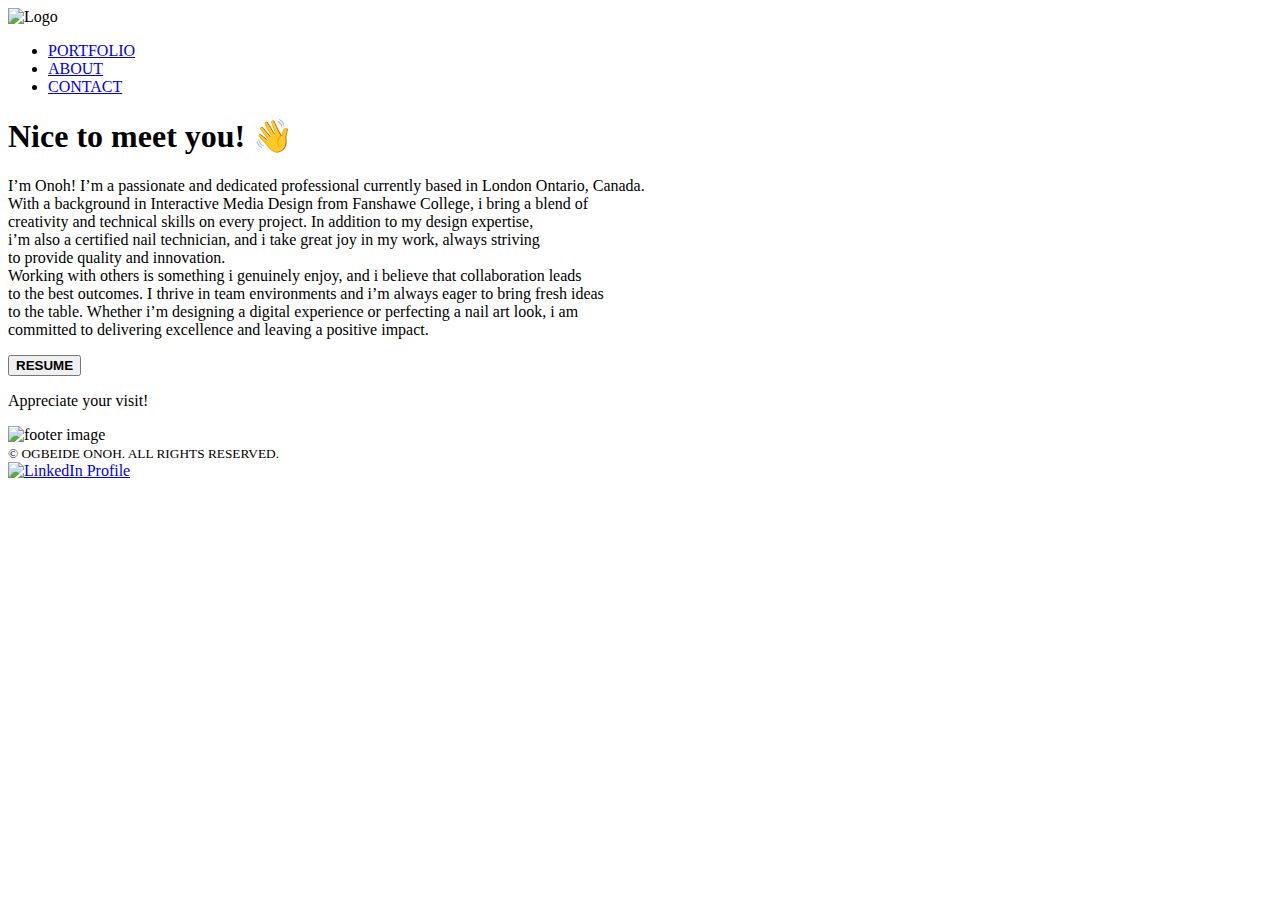
==== about.html @ 9e067d96 "Codes" ====
<!DOCTYPE html>
<html lang="en">
<head>
    <meta charset="UTF-8">
    <meta name="viewport" content="width=device-width, initial-scale=1.0">
    <title>Document</title>
</head>
<body>
    <header>
        <div class="logo">
            <img src="image/portfolio-logo.svg" alt="Logo">
        </div>
        <nav>
            <ul>
                <li><a href="index.html">PORTFOLIO</a></li>
                <li><a href="about.html">ABOUT</a></li>
                <li><a href="contact.html">CONTACT</a></li>
            </ul>
        </nav>
    </header>

    <main>
        <h1>Nice to meet you! 👋 </h1>
        <p>I’m Onoh! 
            I’m a passionate and dedicated professional currently based in London Ontario, Canada. <br>
            With a background in Interactive Media  Design from Fanshawe College, i bring a blend of <br>
            creativity and technical skills on every project. In addition to my design expertise, <br>
            i’m also a certified nail technician, and i take great joy in my work, always striving <br>
            to provide quality and innovation. <br>
            
            Working with others is something i genuinely enjoy, and i believe that collaboration leads <br>
            to the best outcomes. I thrive in team environments and i’m always eager to bring fresh ideas <br>
            to the table. Whether i’m designing a digital experience or perfecting a nail art look, i am <br>
            committed to delivering excellence and leaving a positive impact.</p>

            <div>
                <button><strong>RESUME</strong></button>
            </div>

            <p>Appreciate your visit!</p>

            <div>
                <img src="image/Portfolio-image/Cover images/web-img.png" width="300" alt="footer image">
              </div>
    </main>
</body>

<footer>
    <small>© OGBEIDE ONOH. ALL RIGHTS RESERVED.</small> <!-- Copyright Notice -->
    <div>
        <a href="https://www.linkedin.com/in/your-profile" target="_blank">
            <img src="image/Portfolio-image/Cover images/LinkedIn.png" alt="LinkedIn Profile" width="30"> 
        </a>
    </div>
  </footer>
</html>
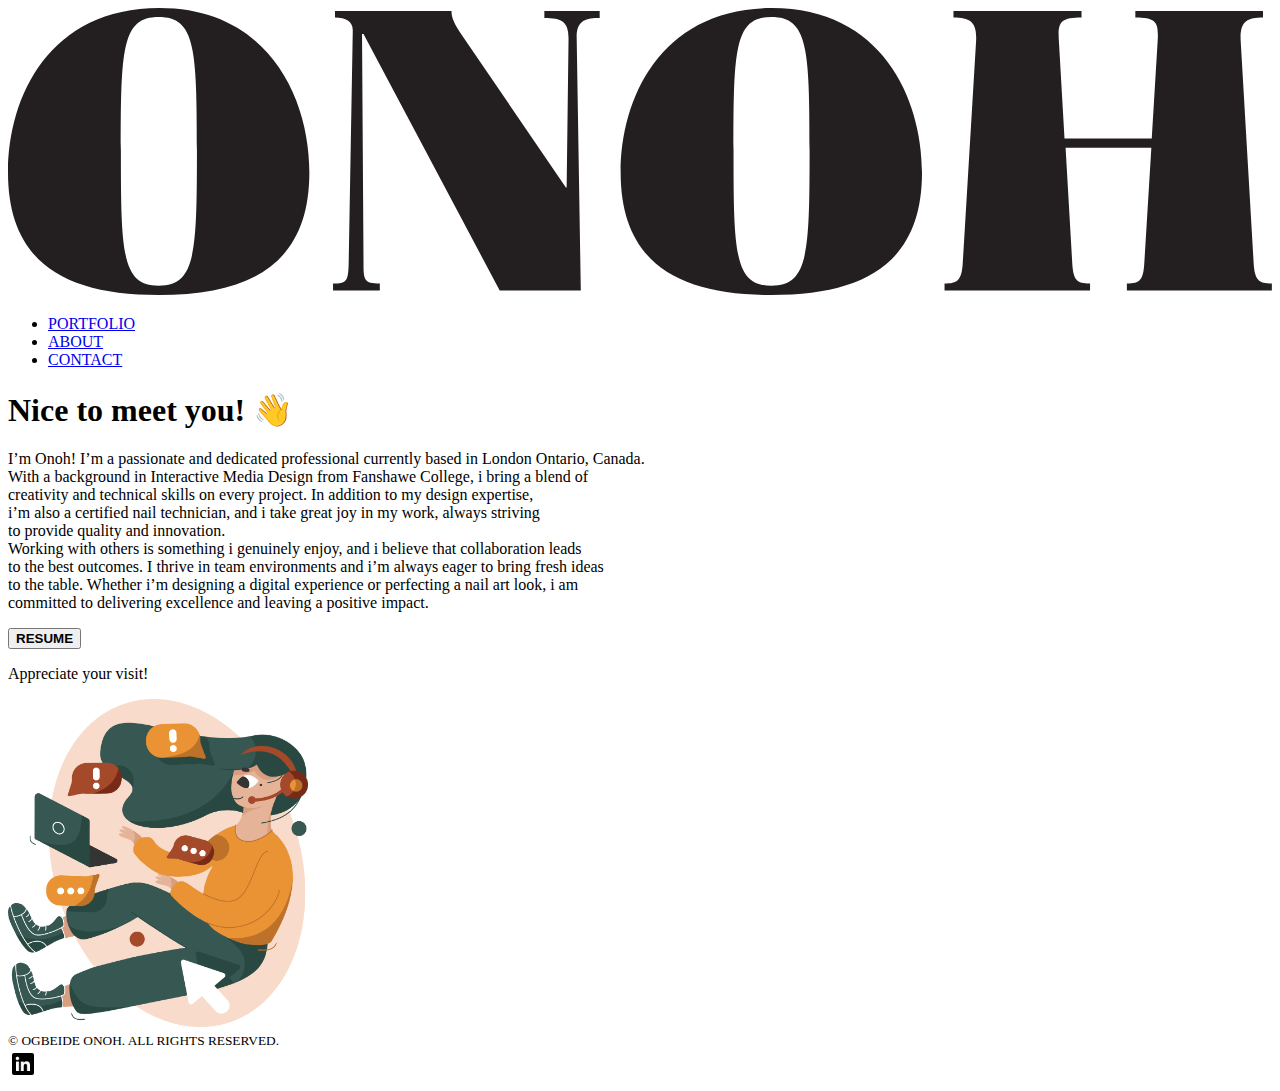
==== commit b05e1acb: "Correction" ====
--- a/about.html
+++ b/about.html
@@ -8,7 +8,7 @@
 <body>
     <header>
         <div class="logo">
-            <img src="image/portfolio-logo.svg" alt="Logo">
+            <img src="images/portfolio-logo.svg" alt="Logo">
         </div>
         <nav>
             <ul>
@@ -40,7 +40,7 @@
             <p>Appreciate your visit!</p>
 
             <div>
-                <img src="image/Portfolio-image/Cover images/web-img.png" width="300" alt="footer image">
+                <img src="images/Portfolio-image/Cover images/web-img.png" width="300" alt="footer image">
               </div>
     </main>
 </body>
@@ -49,7 +49,7 @@
     <small>© OGBEIDE ONOH. ALL RIGHTS RESERVED.</small> <!-- Copyright Notice -->
     <div>
         <a href="https://www.linkedin.com/in/your-profile" target="_blank">
-            <img src="image/Portfolio-image/Cover images/LinkedIn.png" alt="LinkedIn Profile" width="30"> 
+            <img src="images/Portfolio-image/Cover images/LinkedIn.png" alt="LinkedIn Profile" width="30"> 
         </a>
     </div>
   </footer>
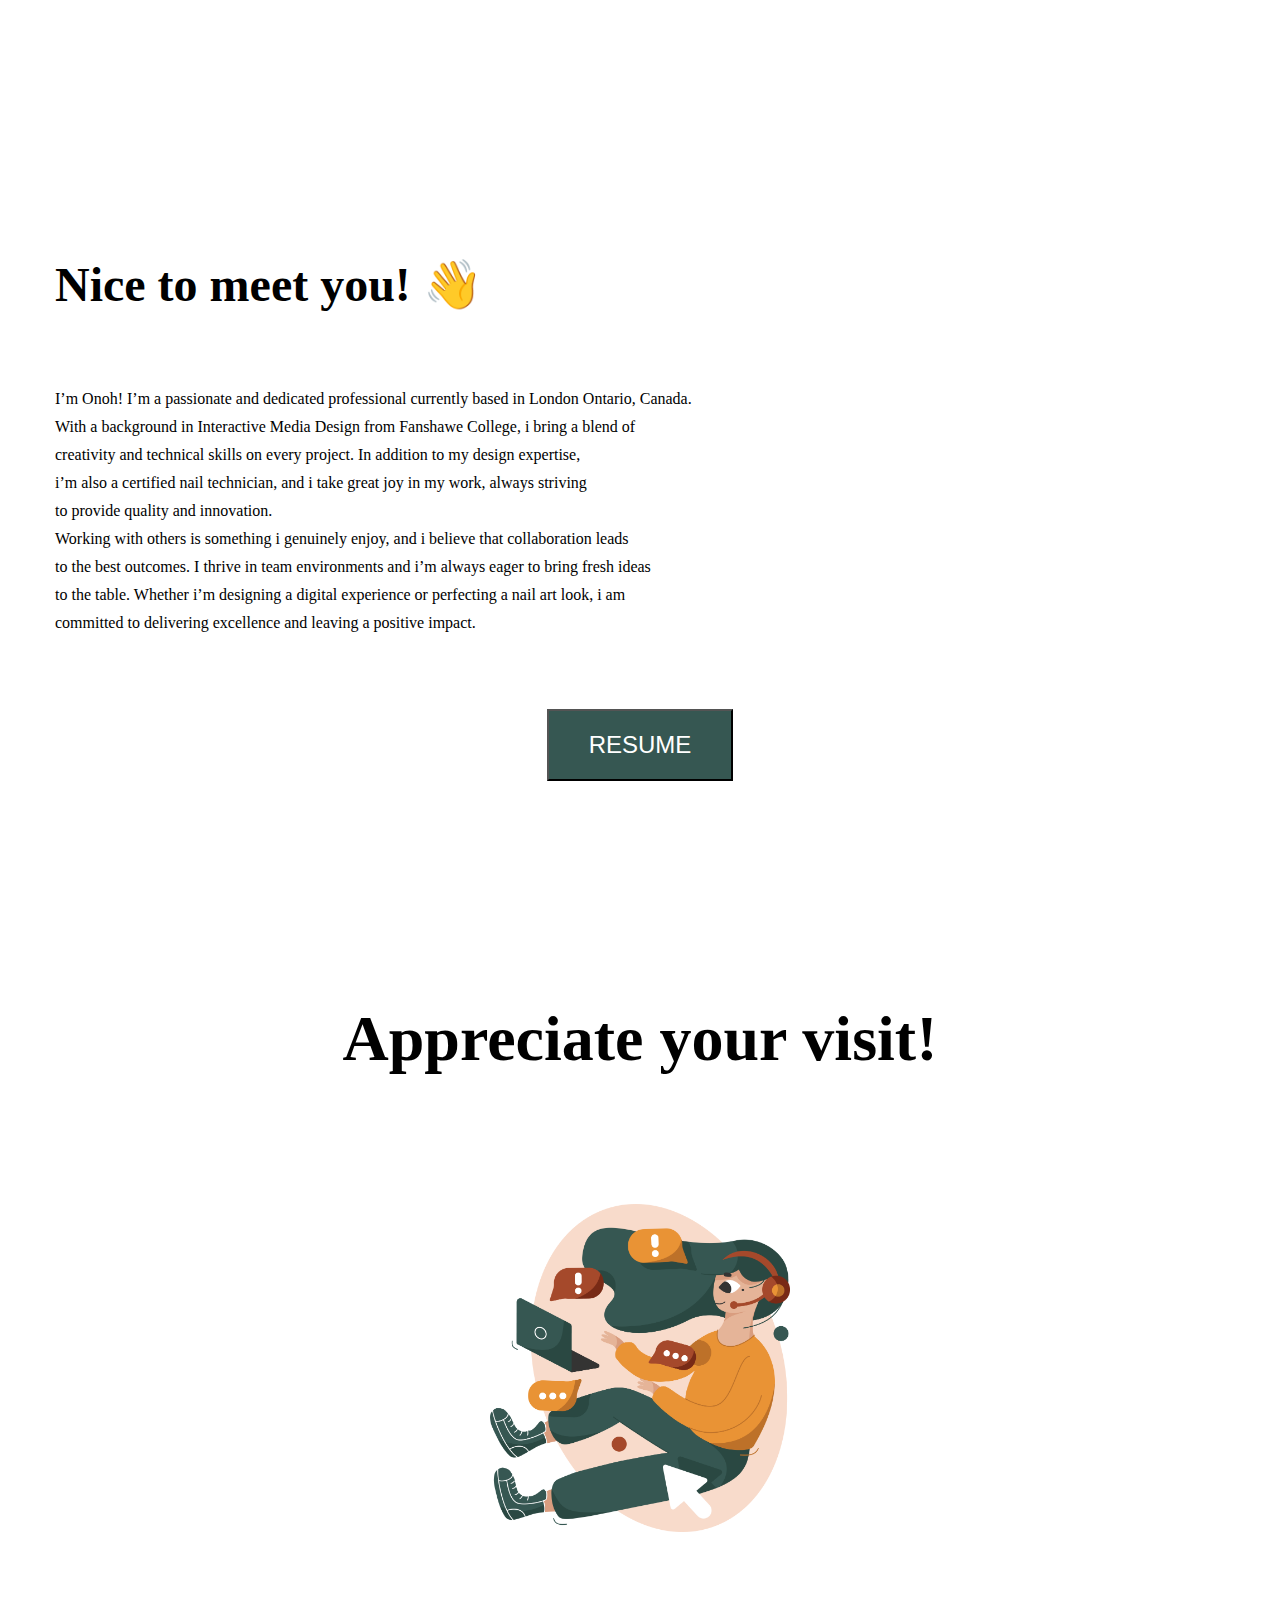
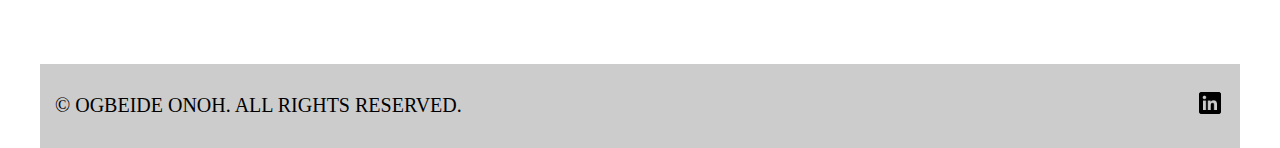
==== commit fdfa496a: "updated page styling" ====
--- a/about.html
+++ b/about.html
@@ -1,12 +1,15 @@
 <!DOCTYPE html>
 <html lang="en">
+
 <head>
-    <meta charset="UTF-8">
-    <meta name="viewport" content="width=device-width, initial-scale=1.0">
-    <title>Document</title>
+  <meta charset="UTF-8">
+  <meta name="viewport" content="width=device-width, initial-scale=1.0">
+  <link rel="stylesheet" href="css/main.css">
+  <link rel="stylesheet" href="css/grid.css">
+  <title>Document</title>
 </head>
 <body>
-    <header>
+    <!-- <header>
         <div class="logo">
             <img src="images/portfolio-logo.svg" alt="Logo">
         </div>
@@ -17,40 +20,55 @@
                 <li><a href="contact.html">CONTACT</a></li>
             </ul>
         </nav>
-    </header>
+    </header> -->
 
     <main>
-        <h1>Nice to meet you! 👋 </h1>
-        <p>I’m Onoh! 
-            I’m a passionate and dedicated professional currently based in London Ontario, Canada. <br>
-            With a background in Interactive Media  Design from Fanshawe College, i bring a blend of <br>
-            creativity and technical skills on every project. In addition to my design expertise, <br>
-            i’m also a certified nail technician, and i take great joy in my work, always striving <br>
-            to provide quality and innovation. <br>
+            <section class="grid-con" id="about-con">
+                <div class="col-span-full" id="about-text">
+                    <h1>
+                        Nice to meet you! 👋 
+                    </h1>
+                    <p>
+                        I’m Onoh! 
+                        I’m a passionate and dedicated professional currently based in London Ontario, Canada. <br>
+                        With a background in Interactive Media  Design from Fanshawe College, i bring a blend of <br>
+                        creativity and technical skills on every project. In addition to my design expertise, <br>
+                        i’m also a certified nail technician, and i take great joy in my work, always striving <br>
+                        to provide quality and innovation. <br>
             
-            Working with others is something i genuinely enjoy, and i believe that collaboration leads <br>
-            to the best outcomes. I thrive in team environments and i’m always eager to bring fresh ideas <br>
-            to the table. Whether i’m designing a digital experience or perfecting a nail art look, i am <br>
-            committed to delivering excellence and leaving a positive impact.</p>
+                        Working with others is something i genuinely enjoy, and i believe that collaboration leads <br>
+                        to the best outcomes. I thrive in team environments and i’m always eager to bring fresh ideas <br>
+                        to the table. Whether i’m designing a digital experience or perfecting a nail art look, i am <br>
+                        committed to delivering excellence and leaving a positive impact.
+                    </p>
+                </div>
 
+                <div class="col-span-full about-btn">
+                    <button>
+                        <strong>RESUME</strong>
+                    </button>
+                </div>
+            </section>
+
+            <section class="connect" id="about-connect">
+                <div class="grid-con connect-content">
+                  <div class="col-span-full connect-text">
+                    <h3>Appreciate your visit!</h3>
+                    <img src="images/Portfolio-image/Cover images/web-img.png" width="300" alt="footer image"> 
+                  </div>
+                </div>
+            </section>
+    </main>
+
+    <footer class="grid-con">
+        <div class="col-span-full footer-con">
+          <small>© OGBEIDE ONOH. ALL RIGHTS RESERVED.</small> 
             <div>
-                <button><strong>RESUME</strong></button>
+              <a href="https://www.linkedin.com/in/your-profile" target="_blank">
+                <img src="images/Portfolio-image/Cover images/LinkedIn.png" alt="LinkedIn Profile" width="30">
+              </a>
             </div>
-
-            <p>Appreciate your visit!</p>
-
-            <div>
-                <img src="images/Portfolio-image/Cover images/web-img.png" width="300" alt="footer image">
-              </div>
-    </main>
+        </div>
+    </footer> 
 </body>
-
-<footer>
-    <small>© OGBEIDE ONOH. ALL RIGHTS RESERVED.</small> <!-- Copyright Notice -->
-    <div>
-        <a href="https://www.linkedin.com/in/your-profile" target="_blank">
-            <img src="images/Portfolio-image/Cover images/LinkedIn.png" alt="LinkedIn Profile" width="30"> 
-        </a>
-    </div>
-  </footer>
 </html>
--- a/css/main.css
+++ b/css/main.css
@@ -0,0 +1 @@
+#header-text{height:172px}header{background-color:#f5f5f5;padding:20px 0}header .header-container{margin:0 auto;padding:0 20px;display:flex;justify-content:space-between;align-items:center}header .navbar{width:100%;display:flex;justify-content:space-between}header .navbar ul{margin-left:auto;display:flex;align-items:center}header .navbar ul li{list-style:none;padding-right:24px}header .navbar ul li:last-child{padding-right:0}header .navbar ul li a{text-decoration:none;color:#333;transition:color .3s ease}header .navbar ul li a:hover{color:#f56a79}.menu-overlay{position:fixed;top:0;right:0;height:100vh;width:100vw;background:rgba(0,0,0,.5);display:none;flex-direction:column;padding-top:40px}.menu-overlay.active{display:flex}.menu-overlay li{margin-bottom:30px}.menu-overlay li a{font-size:1.8rem;color:#fff}.mobile-hidden{display:none}.desktop-only{display:flex}@media(min-width: 1200px){.mobile-hidden{display:flex}.desktop-only{display:none}.menu-overlay{display:none}}footer{background-color:rgba(128,128,128,.4);padding:24px 0px}footer .footer-con{font-size:24px;display:flex;justify-content:space-between;align-items:center}body img{border-radius:24px}body .index-hero-section .hero-section .hero-section-text h1{font-size:64px;text-align:center;margin:92px auto 27px auto}body .index-hero-section .hero-section .hero-section-text p{font-size:15px;line-height:30px;margin-bottom:98px}body .projects-text{margin-top:128px}body .projects-text a img{width:100%;height:100%;-o-object-fit:cover;object-fit:cover}body .projects-text .btns{margin-top:24px;display:flex;justify-content:space-between}body .projects-text .btns button{padding:20px 40px;font-size:24px;border-radius:20px;border:none}body .down-icon{text-align:center;margin:140px auto 100px auto}body .construction{margin-top:32px}body .connect{margin-top:137px}body .connect .connect-content .connect-text{text-align:center}body .connect .connect-content .connect-text h3{font-size:32px;margin-bottom:24px}body .connect .connect-content .connect-text h4{font-size:64px;margin-bottom:72px}body .connect .connect-content .connect-text p{font-size:32px;margin:92px auto}@media screen and (min-width: 1200px){body .index-hero-section .hero-section .hero-section-text h1{font-size:128px;text-align:center;margin:92px auto 97px auto}body .index-hero-section .hero-section .hero-section-text p{font-size:48px;line-height:1.8;margin-bottom:127px}body .projects-text{margin-top:32px}body .projects-text a img{width:100%;height:100%;-o-object-fit:cover;object-fit:cover}body .projects-text .btns{margin-top:24px;display:flex;justify-content:space-between}body .projects-text .btns button{padding:20px 40px;font-size:24px;border-radius:20px;border:none}body .down-icon{text-align:center;margin:304px auto 369px auto}body .down-icon img{width:90px;height:66px}body .construction{margin-top:138px}body #zen{margin-top:140px}body #ceci{margin-bottom:72px}body #zima img{height:500px}body .connect{margin-top:221px}body .connect .connect-content .connect-text{text-align:center}body .connect .connect-content .connect-text h3{font-size:64px;margin-bottom:24px}body .connect .connect-content .connect-text h4{font-size:128px;margin-bottom:72px}body .connect .connect-content .connect-text p{font-size:64px;margin:92px auto}}body .contact-head{margin-top:92px;margin-bottom:92px}body .contact-head h1{font-size:36px;font-weight:300;margin-bottom:8px}body .contact .contact-form{margin-bottom:128px}body .contact .contact-form form input{padding:20px 0 20px 16px;width:100%;margin-bottom:42px;padding-left:16px;background-color:rgba(54,87,82,.6);border:none;color:#fff;font-size:20px}body .contact .contact-form form input::-moz-placeholder{color:#fff;font-size:20px}body .contact .contact-form form input::placeholder{color:#fff;font-size:20px}body .contact .contact-form form .message input{height:148px}body .contact .contact-form form #send-btn button{padding:16px 40px;font-size:20px;background-color:#365752;color:#fff;border:none}body #about-con{margin-top:128px}body #about-con #about-text{margin-top:128px}body #about-con #about-text h1{font-size:48px;margin-bottom:72px}body #about-con #about-text p{line-height:28px}body #about-con .about-btn{text-align:center}body #about-con .about-btn button{background-color:#365752;padding:20px 40px;font-size:24px;font-weight:300;color:#fff;margin-top:72px}body #about-con button{background-color:#365752;padding:20px 40px;font-size:24px;font-weight:300;color:#fff;margin-top:72px}body .connect{margin-bottom:128px}body .connect .connect-content .connect-text h3{margin-bottom:128px}/*# sourceMappingURL=main.css.map */--- a/css/grid.css
+++ b/css/grid.css
@@ -0,0 +1,552 @@
+/* Tailwind and Bootstrap use px for media queries, with foundation using em
+for this library we will stick with pixels */
+
+/* ---General rules - scales images, videos to size of container--- */
+img,
+embed,
+object,
+video,
+picture {
+  max-width: 100%;
+}
+
+/* ---Change the way the box model works, tells the browser to account for any border and padding in the values you specify for an element's width and height.--- */
+
+html {
+  box-sizing: border-box;
+}
+
+*,
+*::before,
+*::after {
+  box-sizing: inherit;
+}
+
+/* ---Mini CSS reset--- */
+
+body,
+p,
+h1,
+h2,
+h3,
+h4,
+h5 {
+  margin: 0px;
+  padding: 0px;
+}
+
+/* ---Utility Classes--- */
+
+.hidden {
+  display: none;
+}
+
+.box {
+  height: 294px;
+  background-color: powderblue;
+  color: rgb(27, 27, 27);
+  border-radius: 5px;
+  text-align: center;
+  margin-top: 10px;
+  margin-bottom: 10px;
+
+}
+
+/* ---Mobile Library Grid Styles--- */
+
+/* Note if you are using a grid size of 1920, you need to change the value of 1200px to 1920px on line 50 and 57 */
+
+.full-width-grid-con {
+  /* set this container as a grid, with 3 columns
+   the other grid will sit in the middle column, this allows for overlapping content */
+  display: grid;
+  grid-template-columns: 1fr minmax(0, 1200px) 1fr;
+}
+
+.grid-con {
+  display: grid;
+  grid-template-columns: repeat(4, minmax(0, 1fr));
+  grid-column-gap: 30px;
+  max-width: 1200px;
+  margin: 0 auto;
+  padding-left: 15px;
+  padding-right: 15px;
+}
+
+/* A keyword indicating that the property contributes nothing to the grid item's placement, indicating auto-placement, an automatic span, or a default span of 1. */
+.col-auto {
+  grid-column: auto;
+}
+.col-span-1 {
+  grid-column: span 1 / span 1;
+}
+.col-span-2 {
+  grid-column: span 2 / span 2;
+}
+.col-span-3 {
+  grid-column: span 3 / span 3;
+}
+.col-span-4 {
+  grid-column: span 4 / span 4;
+}
+.col-span-full {
+  grid-column: 1 / -1;
+}
+
+.col-start-1 {
+  grid-column-start: 1;
+}
+.col-start-2 {
+  grid-column-start: 2;
+}
+.col-start-3 {
+  grid-column-start: 3;
+}
+.col-start-4 {
+  grid-column-start: 4;
+}
+.col-start-auto {
+  grid-column-start: auto;
+}
+
+.col-end-1 {
+  grid-column-end: 1;
+}
+.col-end-2 {
+  grid-column-end: 2;
+}
+.col-end-3 {
+  grid-column-end: 3;
+}
+.col-end-4 {
+  grid-column-end: 4;
+}
+.col-end-5 {
+  grid-column-end: 5;
+}
+.col-end-auto {
+  grid-column-end: auto;
+}
+
+/* ---Tablet Library Grid Styles--- */
+
+@media screen and (min-width: 768px) {
+  .grid-con {
+    display: grid;
+    grid-template-columns: repeat(12, minmax(0, 1fr));
+    grid-column-gap: 20px;
+    padding-left: 16px;
+    padding-right: 16px;
+  }
+
+  .m-col-auto {
+    grid-column: auto;
+  }
+  .m-col-span-1 {
+    grid-column: span 1 / span 1;
+  }
+  .m-col-span-2 {
+    grid-column: span 2 / span 2;
+  }
+  .m-col-span-3 {
+    grid-column: span 3 / span 3;
+  }
+  .m-col-span-4 {
+    grid-column: span 4 / span 4;
+  }
+  .m-col-span-5 {
+    grid-column: span 5 / span 5;
+  }
+  .m-col-span-6 {
+    grid-column: span 6 / span 6;
+  }
+  .m-col-span-7 {
+    grid-column: span 7 / span 7;
+  }
+  .m-col-span-8 {
+    grid-column: span 8 / span 8;
+  }
+  .m-col-span-9 {
+    grid-column: span 9 / span 9;
+  }
+  .m-col-span-10 {
+    grid-column: span 10 / span 10;
+  }
+  .m-col-span-11 {
+    grid-column: span 11 / span 11;
+  }
+  .m-col-span-12 {
+    grid-column: span 12 / span 12;
+  }
+  .m-col-span-full {
+    grid-column: 1 / -1;
+  }
+
+  .m-col-start-1 {
+    grid-column-start: 1;
+  }
+  .m-col-start-2 {
+    grid-column-start: 2;
+  }
+  .m-col-start-3 {
+    grid-column-start: 3;
+  }
+  .m-col-start-4 {
+    grid-column-start: 4;
+  }
+  .m-col-start-5 {
+    grid-column-start: 5;
+  }
+  .m-col-start-6 {
+    grid-column-start: 6;
+  }
+  .m-col-start-7 {
+    grid-column-start: 7;
+  }
+  .m-col-start-8 {
+    grid-column-start: 8;
+  }
+  .m-col-start-9 {
+    grid-column-start: 9;
+  }
+  .m-col-start-10 {
+    grid-column-start: 10;
+  }
+  .m-col-start-11 {
+    grid-column-start: 11;
+  }
+  .m-col-start-12 {
+    grid-column-start: 12;
+  }
+  .m-col-start-13 {
+    grid-column-start: 13;
+  }
+  .m-col-start-auto {
+    grid-column-start: auto;
+  }
+
+  .m-col-end-1 {
+    grid-column-end: 1;
+  }
+  .m-col-end-2 {
+    grid-column-end: 2;
+  }
+  .m-col-end-3 {
+    grid-column-end: 3;
+  }
+  .m-col-end-4 {
+    grid-column-end: 4;
+  }
+  .m-col-end-5 {
+    grid-column-end: 5;
+  }
+  .m-col-end-6 {
+    grid-column-end: 6;
+  }
+  .m-col-end-7 {
+    grid-column-end: 7;
+  }
+  .m-col-end-8 {
+    grid-column-end: 8;
+  }
+  .m-col-end-9 {
+    grid-column-end: 9;
+  }
+  .m-col-end-10 {
+    grid-column-end: 10;
+  }
+  .m-col-end-11 {
+    grid-column-end: 11;
+  }
+  .m-col-end-12 {
+    grid-column-end: 12;
+  }
+  .m-col-end-13 {
+    grid-column-end: 13;
+  }
+  .m-col-end-auto {
+    grid-column-end: auto;
+  }
+}
+
+/* ---Desktop Library Grid Styles--- */
+
+@media screen and (min-width: 1200px) {
+  .grid-con {
+    display: grid;
+    grid-template-columns: repeat(12, minmax(0, 1fr));
+    grid-column-gap: 30px;
+    padding-left: 15px;
+    padding-right: 15px;
+  }
+
+  .l-col-auto {
+    grid-column: auto;
+  }
+  .l-col-span-1 {
+    grid-column: span 1 / span 1;
+  }
+  .l-col-span-2 {
+    grid-column: span 2 / span 2;
+  }
+  .l-col-span-3 {
+    grid-column: span 3 / span 3;
+  }
+  .l-col-span-4 {
+    grid-column: span 4 / span 4;
+  }
+  .l-col-span-5 {
+    grid-column: span 5 / span 5;
+  }
+  .l-col-span-6 {
+    grid-column: span 6 / span 6;
+  }
+  .l-col-span-7 {
+    grid-column: span 7 / span 7;
+  }
+  .l-col-span-8 {
+    grid-column: span 8 / span 8;
+  }
+  .l-col-span-9 {
+    grid-column: span 9 / span 9;
+  }
+  .l-col-span-10 {
+    grid-column: span 10 / span 10;
+  }
+  .l-col-span-11 {
+    grid-column: span 11 / span 11;
+  }
+  .l-col-span-12 {
+    grid-column: span 12 / span 12;
+  }
+  .l-col-span-full {
+    grid-column: 1 / -1;
+  }
+
+  .l-col-start-1 {
+    grid-column-start: 1;
+  }
+  .l-col-start-2 {
+    grid-column-start: 2;
+  }
+  .l-col-start-3 {
+    grid-column-start: 3;
+  }
+  .l-col-start-4 {
+    grid-column-start: 4;
+  }
+  .l-col-start-5 {
+    grid-column-start: 5;
+  }
+  .l-col-start-6 {
+    grid-column-start: 6;
+  }
+  .l-col-start-7 {
+    grid-column-start: 7;
+  }
+  .l-col-start-8 {
+    grid-column-start: 8;
+  }
+  .l-col-start-9 {
+    grid-column-start: 9;
+  }
+  .l-col-start-10 {
+    grid-column-start: 10;
+  }
+  .l-col-start-11 {
+    grid-column-start: 11;
+  }
+  .l-col-start-12 {
+    grid-column-start: 12;
+  }
+  .l-col-start-13 {
+    grid-column-start: 13;
+  }
+  .l-col-start-auto {
+    grid-column-start: auto;
+  }
+
+  .l-col-end-1 {
+    grid-column-end: 1;
+  }
+  .l-col-end-2 {
+    grid-column-end: 2;
+  }
+  .l-col-end-3 {
+    grid-column-end: 3;
+  }
+  .l-col-end-4 {
+    grid-column-end: 4;
+  }
+  .l-col-end-5 {
+    grid-column-end: 5;
+  }
+  .l-col-end-6 {
+    grid-column-end: 6;
+  }
+  .l-col-end-7 {
+    grid-column-end: 7;
+  }
+  .l-col-end-8 {
+    grid-column-end: 8;
+  }
+  .l-col-end-9 {
+    grid-column-end: 9;
+  }
+  .l-col-end-10 {
+    grid-column-end: 10;
+  }
+  .l-col-end-11 {
+    grid-column-end: 11;
+  }
+  .l-col-end-12 {
+    grid-column-end: 12;
+  }
+  .l-col-end-13 {
+    grid-column-end: 13;
+  }
+  .l-col-end-auto {
+    grid-column-end: auto;
+  }
+}
+
+/* ---X-Large Desktop Library Grid Styles--- */
+
+@media screen and (min-width: 1920px) {
+  .grid-con {
+    display: grid;
+    grid-template-columns: repeat(12, minmax(0, 1fr));
+    grid-column-gap: 34px;
+    padding-left: 17px;
+    padding-right: 17px;
+  }
+
+  .xl-col-auto {
+    grid-column: auto;
+  }
+  .xl-col-span-1 {
+    grid-column: span 1 / span 1;
+  }
+  .xl-col-span-2 {
+    grid-column: span 2 / span 2;
+  }
+  .xl-col-span-3 {
+    grid-column: span 3 / span 3;
+  }
+  .xl-col-span-4 {
+    grid-column: span 4 / span 4;
+  }
+  .xl-col-span-5 {
+    grid-column: span 5 / span 5;
+  }
+  .xl-col-span-6 {
+    grid-column: span 6 / span 6;
+  }
+  .xl-col-span-7 {
+    grid-column: span 7 / span 7;
+  }
+  .xl-col-span-8 {
+    grid-column: span 8 / span 8;
+  }
+  .xl-col-span-9 {
+    grid-column: span 9 / span 9;
+  }
+  .xl-col-span-10 {
+    grid-column: span 10 / span 10;
+  }
+  .xl-col-span-11 {
+    grid-column: span 11 / span 11;
+  }
+  .xl-col-span-12 {
+    grid-column: span 12 / span 12;
+  }
+  .xl-col-span-full {
+    grid-column: 1 / -1;
+  }
+
+  .xl-col-start-1 {
+    grid-column-start: 1;
+  }
+  .xl-col-start-2 {
+    grid-column-start: 2;
+  }
+  .xl-col-start-3 {
+    grid-column-start: 3;
+  }
+  .xl-col-start-4 {
+    grid-column-start: 4;
+  }
+  .xl-col-start-5 {
+    grid-column-start: 5;
+  }
+  .xl-col-start-6 {
+    grid-column-start: 6;
+  }
+  .xl-col-start-7 {
+    grid-column-start: 7;
+  }
+  .xl-col-start-8 {
+    grid-column-start: 8;
+  }
+  .xl-col-start-9 {
+    grid-column-start: 9;
+  }
+  .xl-col-start-10 {
+    grid-column-start: 10;
+  }
+  .xl-col-start-11 {
+    grid-column-start: 11;
+  }
+  .xl-col-start-12 {
+    grid-column-start: 12;
+  }
+  .xl-col-start-13 {
+    grid-column-start: 13;
+  }
+  .xl-col-start-auto {
+    grid-column-start: auto;
+  }
+
+  .xl-col-end-1 {
+    grid-column-end: 1;
+  }
+  .xl-col-end-2 {
+    grid-column-end: 2;
+  }
+  .xl-col-end-3 {
+    grid-column-end: 3;
+  }
+  .xl-col-end-4 {
+    grid-column-end: 4;
+  }
+  .xl-col-end-5 {
+    grid-column-end: 5;
+  }
+  .xl-col-end-6 {
+    grid-column-end: 6;
+  }
+  .xl-col-end-7 {
+    grid-column-end: 7;
+  }
+  .xl-col-end-8 {
+    grid-column-end: 8;
+  }
+  .xl-col-end-9 {
+    grid-column-end: 9;
+  }
+  .xl-col-end-10 {
+    grid-column-end: 10;
+  }
+  .xl-col-end-11 {
+    grid-column-end: 11;
+  }
+  .xl-col-end-12 {
+    grid-column-end: 12;
+  }
+  .xl-col-end-13 {
+    grid-column-end: 13;
+  }
+  .xl-col-end-auto {
+    grid-column-end: auto;
+  }
+}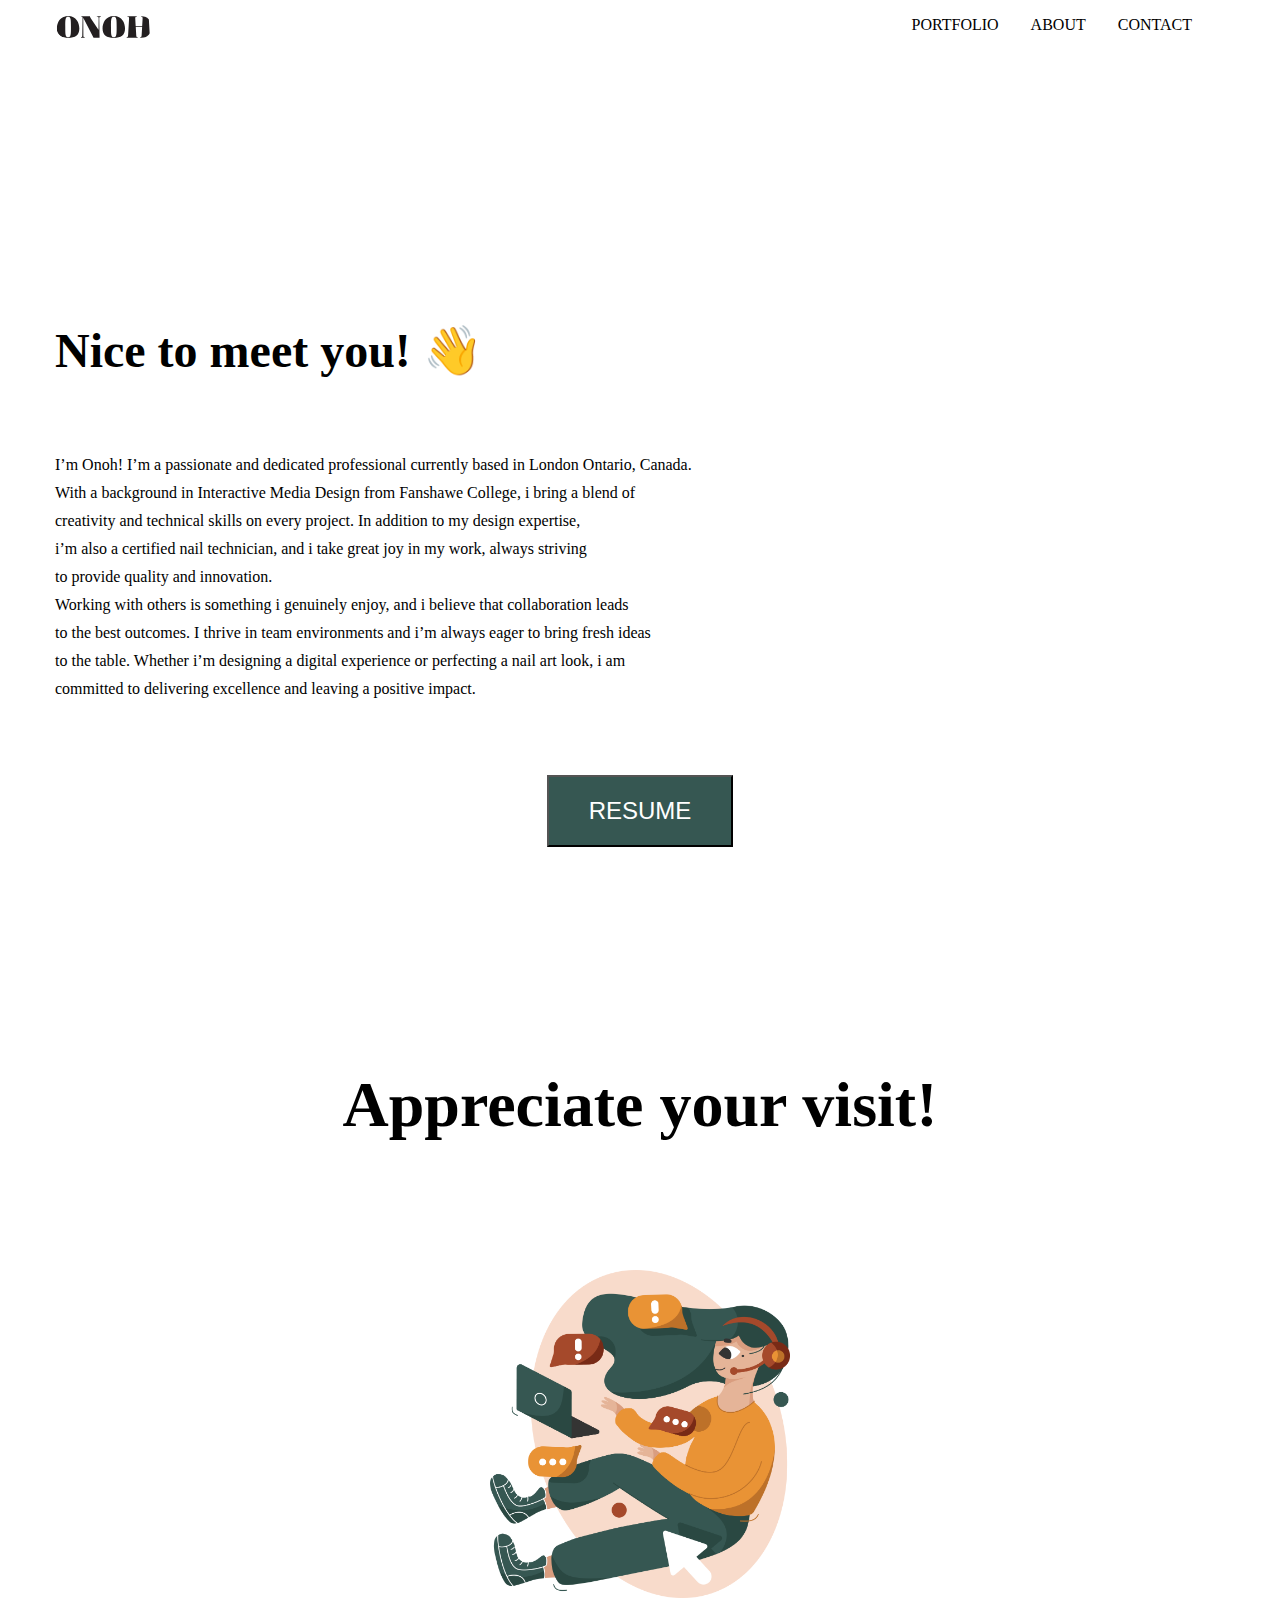
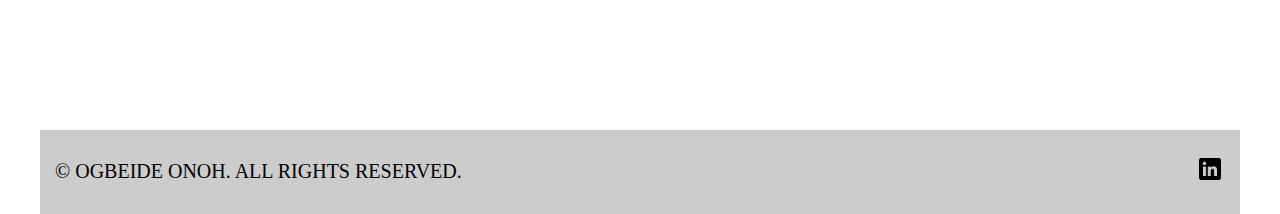
==== commit 3d144e51: "Implemented a proper navigation menu" ====
--- a/about.html
+++ b/about.html
@@ -6,21 +6,45 @@
   <meta name="viewport" content="width=device-width, initial-scale=1.0">
   <link rel="stylesheet" href="css/main.css">
   <link rel="stylesheet" href="css/grid.css">
-  <title>Document</title>
+  <title>About Page</title>
 </head>
 <body>
-    <!-- <header>
-        <div class="logo">
-            <img src="images/portfolio-logo.svg" alt="Logo">
+    <header>
+        <div class="header-sec grid-con">
+          <nav class="navigation col-span-full l-col-start-">
+            <picture>
+              <img src="images/main-logo.svg" alt="Logo" />
+            </picture>
+    
+            <ul class="sidebar" id="desk-hid">
+              <li>
+                <a href="#"><svg xmlns="http://www.w3.org/2000/svg" height="24px" viewBox="0 -960 960 960" width="24px"
+                    fill="#e8eaed">
+                    <path
+                      d="m256-200-56-56 224-224-224-224 56-56 224 224 224-224 56 56-224 224 224 224-56 56-224-224-224 224Z" />
+                  </svg></a>
+              </li>
+              <li><a href="index.php">PORTFOLIO</a></li>
+              <li><a href="about.html">ABOUT</a></li>
+              <li><a href="contact.html">CONTACT</a></li>
+            </ul>
+    
+            <ul>
+              <li class="hidemobile"><a href="index.php">PORTFOLIO</a></li>
+              <li class="hidemobile"><a href="about.html">ABOUT</a></li>
+              <li class="hidemobile"><a href="contact.html">CONTACT</a></li>
+              <li class="hideondesktop">
+                <a href="#"><svg xmlns="http://www.w3.org/2000/svg" height="24px" viewBox="0 -960 960 960" width="24px"
+                    fill="#000">
+                    <path d="M120-240v-80h720v80H120Zm0-200v-80h720v80H120Zm0-200v-80h720v80H120Z" />
+                  </svg>
+                </a>
+              </li>
+            </ul>
+          </nav>
         </div>
-        <nav>
-            <ul>
-                <li><a href="index.html">PORTFOLIO</a></li>
-                <li><a href="about.html">ABOUT</a></li>
-                <li><a href="contact.html">CONTACT</a></li>
-            </ul>
-        </nav>
-    </header> -->
+      </header>
+    
 
     <main>
             <section class="grid-con" id="about-con">
@@ -70,5 +94,7 @@
             </div>
         </div>
     </footer> 
+
+    <script src="js/main.js"></script>
 </body>
 </html>
--- a/css/main.css
+++ b/css/main.css
@@ -1 +1 @@
-#header-text{height:172px}header{background-color:#f5f5f5;padding:20px 0}header .header-container{margin:0 auto;padding:0 20px;display:flex;justify-content:space-between;align-items:center}header .navbar{width:100%;display:flex;justify-content:space-between}header .navbar ul{margin-left:auto;display:flex;align-items:center}header .navbar ul li{list-style:none;padding-right:24px}header .navbar ul li:last-child{padding-right:0}header .navbar ul li a{text-decoration:none;color:#333;transition:color .3s ease}header .navbar ul li a:hover{color:#f56a79}.menu-overlay{position:fixed;top:0;right:0;height:100vh;width:100vw;background:rgba(0,0,0,.5);display:none;flex-direction:column;padding-top:40px}.menu-overlay.active{display:flex}.menu-overlay li{margin-bottom:30px}.menu-overlay li a{font-size:1.8rem;color:#fff}.mobile-hidden{display:none}.desktop-only{display:flex}@media(min-width: 1200px){.mobile-hidden{display:flex}.desktop-only{display:none}.menu-overlay{display:none}}footer{background-color:rgba(128,128,128,.4);padding:24px 0px}footer .footer-con{font-size:24px;display:flex;justify-content:space-between;align-items:center}body img{border-radius:24px}body .index-hero-section .hero-section .hero-section-text h1{font-size:64px;text-align:center;margin:92px auto 27px auto}body .index-hero-section .hero-section .hero-section-text p{font-size:15px;line-height:30px;margin-bottom:98px}body .projects-text{margin-top:128px}body .projects-text a img{width:100%;height:100%;-o-object-fit:cover;object-fit:cover}body .projects-text .btns{margin-top:24px;display:flex;justify-content:space-between}body .projects-text .btns button{padding:20px 40px;font-size:24px;border-radius:20px;border:none}body .down-icon{text-align:center;margin:140px auto 100px auto}body .construction{margin-top:32px}body .connect{margin-top:137px}body .connect .connect-content .connect-text{text-align:center}body .connect .connect-content .connect-text h3{font-size:32px;margin-bottom:24px}body .connect .connect-content .connect-text h4{font-size:64px;margin-bottom:72px}body .connect .connect-content .connect-text p{font-size:32px;margin:92px auto}@media screen and (min-width: 1200px){body .index-hero-section .hero-section .hero-section-text h1{font-size:128px;text-align:center;margin:92px auto 97px auto}body .index-hero-section .hero-section .hero-section-text p{font-size:48px;line-height:1.8;margin-bottom:127px}body .projects-text{margin-top:32px}body .projects-text a img{width:100%;height:100%;-o-object-fit:cover;object-fit:cover}body .projects-text .btns{margin-top:24px;display:flex;justify-content:space-between}body .projects-text .btns button{padding:20px 40px;font-size:24px;border-radius:20px;border:none}body .down-icon{text-align:center;margin:304px auto 369px auto}body .down-icon img{width:90px;height:66px}body .construction{margin-top:138px}body #zen{margin-top:140px}body #ceci{margin-bottom:72px}body #zima img{height:500px}body .connect{margin-top:221px}body .connect .connect-content .connect-text{text-align:center}body .connect .connect-content .connect-text h3{font-size:64px;margin-bottom:24px}body .connect .connect-content .connect-text h4{font-size:128px;margin-bottom:72px}body .connect .connect-content .connect-text p{font-size:64px;margin:92px auto}}body .contact-head{margin-top:92px;margin-bottom:92px}body .contact-head h1{font-size:36px;font-weight:300;margin-bottom:8px}body .contact .contact-form{margin-bottom:128px}body .contact .contact-form form input{padding:20px 0 20px 16px;width:100%;margin-bottom:42px;padding-left:16px;background-color:rgba(54,87,82,.6);border:none;color:#fff;font-size:20px}body .contact .contact-form form input::-moz-placeholder{color:#fff;font-size:20px}body .contact .contact-form form input::placeholder{color:#fff;font-size:20px}body .contact .contact-form form .message input{height:148px}body .contact .contact-form form #send-btn button{padding:16px 40px;font-size:20px;background-color:#365752;color:#fff;border:none}body #about-con{margin-top:128px}body #about-con #about-text{margin-top:128px}body #about-con #about-text h1{font-size:48px;margin-bottom:72px}body #about-con #about-text p{line-height:28px}body #about-con .about-btn{text-align:center}body #about-con .about-btn button{background-color:#365752;padding:20px 40px;font-size:24px;font-weight:300;color:#fff;margin-top:72px}body #about-con button{background-color:#365752;padding:20px 40px;font-size:24px;font-weight:300;color:#fff;margin-top:72px}body .connect{margin-bottom:128px}body .connect .connect-content .connect-text h3{margin-bottom:128px}/*# sourceMappingURL=main.css.map */+header{background-color:#fff;padding:16px 0;margin-bottom:0px}header .header-sec{margin:0 auto;padding:0 16px;display:flex;justify-content:space-between;align-items:center}header .navigation{width:100%;display:flex;justify-content:space-between}header .navigation ul{margin-left:auto;margin-top:0}header .navigation ul li{list-style:none}header .navigation ul li a{text-decoration:none;color:#fff}header .navigation ul li a:hover{color:#831c20}.header-sec{display:flex;justify-content:space-between}.header-sec img{height:22px;width:96px}.sidebar{position:fixed;top:0;right:0;height:100vh;width:100vw;z-index:999;background-color:rgba(54,87,82,.6);-webkit-backdrop-filter:blur(10px);backdrop-filter:blur(10px);box-shadow:-10px 0 10px rgba(0,0,0,.1);opacity:1;visibility:hidden;transform:translateX(100%);transition:transform .3s ease-in-out,visibility .3s ease-in-out;display:flex;flex-direction:column;align-items:flex-start;padding-top:20px}.sidebar.show{transform:translateX(0);visibility:visible}.sidebar li{padding-bottom:32px;width:100%;margin-bottom:40px}.sidebar li a{font-size:2rem;width:100%}.hidemobile{display:none}.hideondesktop{display:flex}.mobile-hidden{display:none}.desktop-only{display:flex}@media(min-width: 1200px){.mobile-hidden{display:flex}.desktop-only{display:none}.menu-overlay{display:none}}@media screen and (min-width: 1200px){body .header-sec nav ul{display:flex}body .header-sec nav ul li{list-style:none;padding-right:32px}body .header-sec nav ul li:last-child{padding-right:0}body .header-sec nav ul li a{text-decoration:none;color:#000}body .header-sec nav ul li a:hover{cursor:pointer}body .hidemobile{display:flex}body .hideondesktop{display:none}body #desk-hid{display:none}}footer{background-color:rgba(128,128,128,.4);padding:24px 0px}footer .footer-con{font-size:24px;display:flex;justify-content:space-between;align-items:center}body :root{--plyr-color-main: rgba(255, 0, 0, 0.6);--plyr-control-icon-size: 15px;--plyr-control-radius: 20px;--plyr-font-family: "Helvetica Neue", Helvetica, sans-serif;--plyr-control-spacing: 15px}body img{border-radius:24px}body .index-hero-section .hero-section .hero-section-text h1{font-size:64px;text-align:center;margin:92px auto 27px auto}body .index-hero-section .hero-section .hero-section-text p{font-size:15px;line-height:30px;margin-bottom:98px}body .projects-text{margin-top:128px}body .projects-text a img{width:100%;height:100%;-o-object-fit:cover;object-fit:cover}body .projects-text .btns{margin-top:24px;display:flex;justify-content:space-between}body .projects-text .btns button{padding:20px 40px;font-size:24px;border-radius:20px;border:none}body .down-icon{text-align:center;margin:140px auto 100px auto}body .construction{margin-top:32px}body .connect{margin-top:137px}body .connect .connect-content .connect-text{text-align:center}body .connect .connect-content .connect-text h3{font-size:32px;margin-bottom:24px}body .connect .connect-content .connect-text h4{font-size:64px;margin-bottom:72px}body .connect .connect-content .connect-text p{font-size:32px;margin:92px auto}@media screen and (min-width: 1200px){body .index-hero-section .hero-section .hero-section-text h1{font-size:128px;text-align:center;margin:92px auto 97px auto}body .index-hero-section .hero-section .hero-section-text p{font-size:48px;line-height:1.8;margin-bottom:127px}body .projects-text{margin-top:32px}body .projects-text a img{width:100%;height:100%;-o-object-fit:cover;object-fit:cover}body .projects-text .btns{margin-top:24px;display:flex;justify-content:space-between}body .projects-text .btns button{padding:20px 40px;font-size:24px;border-radius:20px;border:none}body .down-icon{text-align:center;margin:304px auto 369px auto}body .down-icon img{width:90px;height:66px}body .construction{margin-top:138px}body #zen{margin-top:140px}body #ceci{margin-bottom:72px}body #zima img{height:500px}body .connect{margin-top:221px}body .connect .connect-content .connect-text{text-align:center}body .connect .connect-content .connect-text h3{font-size:64px;margin-bottom:24px}body .connect .connect-content .connect-text h4{font-size:128px;margin-bottom:72px}body .connect .connect-content .connect-text p{font-size:64px;margin:92px auto}}body .contact-head{margin-top:92px;margin-bottom:92px}body .contact-head h1{font-size:36px;font-weight:300;margin-bottom:8px}body .contact .contact-form{margin-bottom:128px}body .contact .contact-form form input{padding:20px 0 20px 16px;width:100%;margin-bottom:42px;padding-left:16px;background-color:rgba(54,87,82,.6);border:none;color:#fff;font-size:20px}body .contact .contact-form form input::-moz-placeholder{color:#fff;font-size:20px}body .contact .contact-form form input::placeholder{color:#fff;font-size:20px}body .contact .contact-form form .message input{height:148px}body .contact .contact-form form #send-btn button{padding:16px 40px;font-size:20px;background-color:#365752;color:#fff;border:none}body #about-con{margin-top:128px}body #about-con #about-text{margin-top:128px}body #about-con #about-text h1{font-size:48px;margin-bottom:72px}body #about-con #about-text p{line-height:28px}body #about-con .about-btn{text-align:center}body #about-con .about-btn button{background-color:#365752;padding:20px 40px;font-size:24px;font-weight:300;color:#fff;margin-top:72px}body #about-con button{background-color:#365752;padding:20px 40px;font-size:24px;font-weight:300;color:#fff;margin-top:72px}body .connect{margin-bottom:128px}body .connect .connect-content .connect-text h3{margin-bottom:128px}body :root{--plyr-color-main: rgba(54, 87, 82, 0.6);--plyr-control-icon-size: 15px;--plyr-control-radius: 20px;--plyr-font-family: "Helvetica Neue", Helvetica, sans-serif;--plyr-control-spacing: 15px}body .case-bg{margin-top:128px;background-color:rgba(54,87,82,.6)}body .case-hero img{width:100%}body #projects-dis{padding:34px 0px 34px 34px;color:#fff;display:flex;flex-direction:column}body #projects-dis .projects-details{margin-bottom:24px}body #projects-dis .projects-details h2{margin-bottom:16px}body #projects-dis .projects-details p{margin-bottom:16px}body .case-content{background-color:rgba(54,87,82,.6);padding:48px 0px;color:#fff}body .case-content .case-content-2 h3{font-size:24px;margin-bottom:16px}body .case-content .case-content-2 p{line-height:30px}body #case-video video{width:100%}/*# sourceMappingURL=main.css.map */